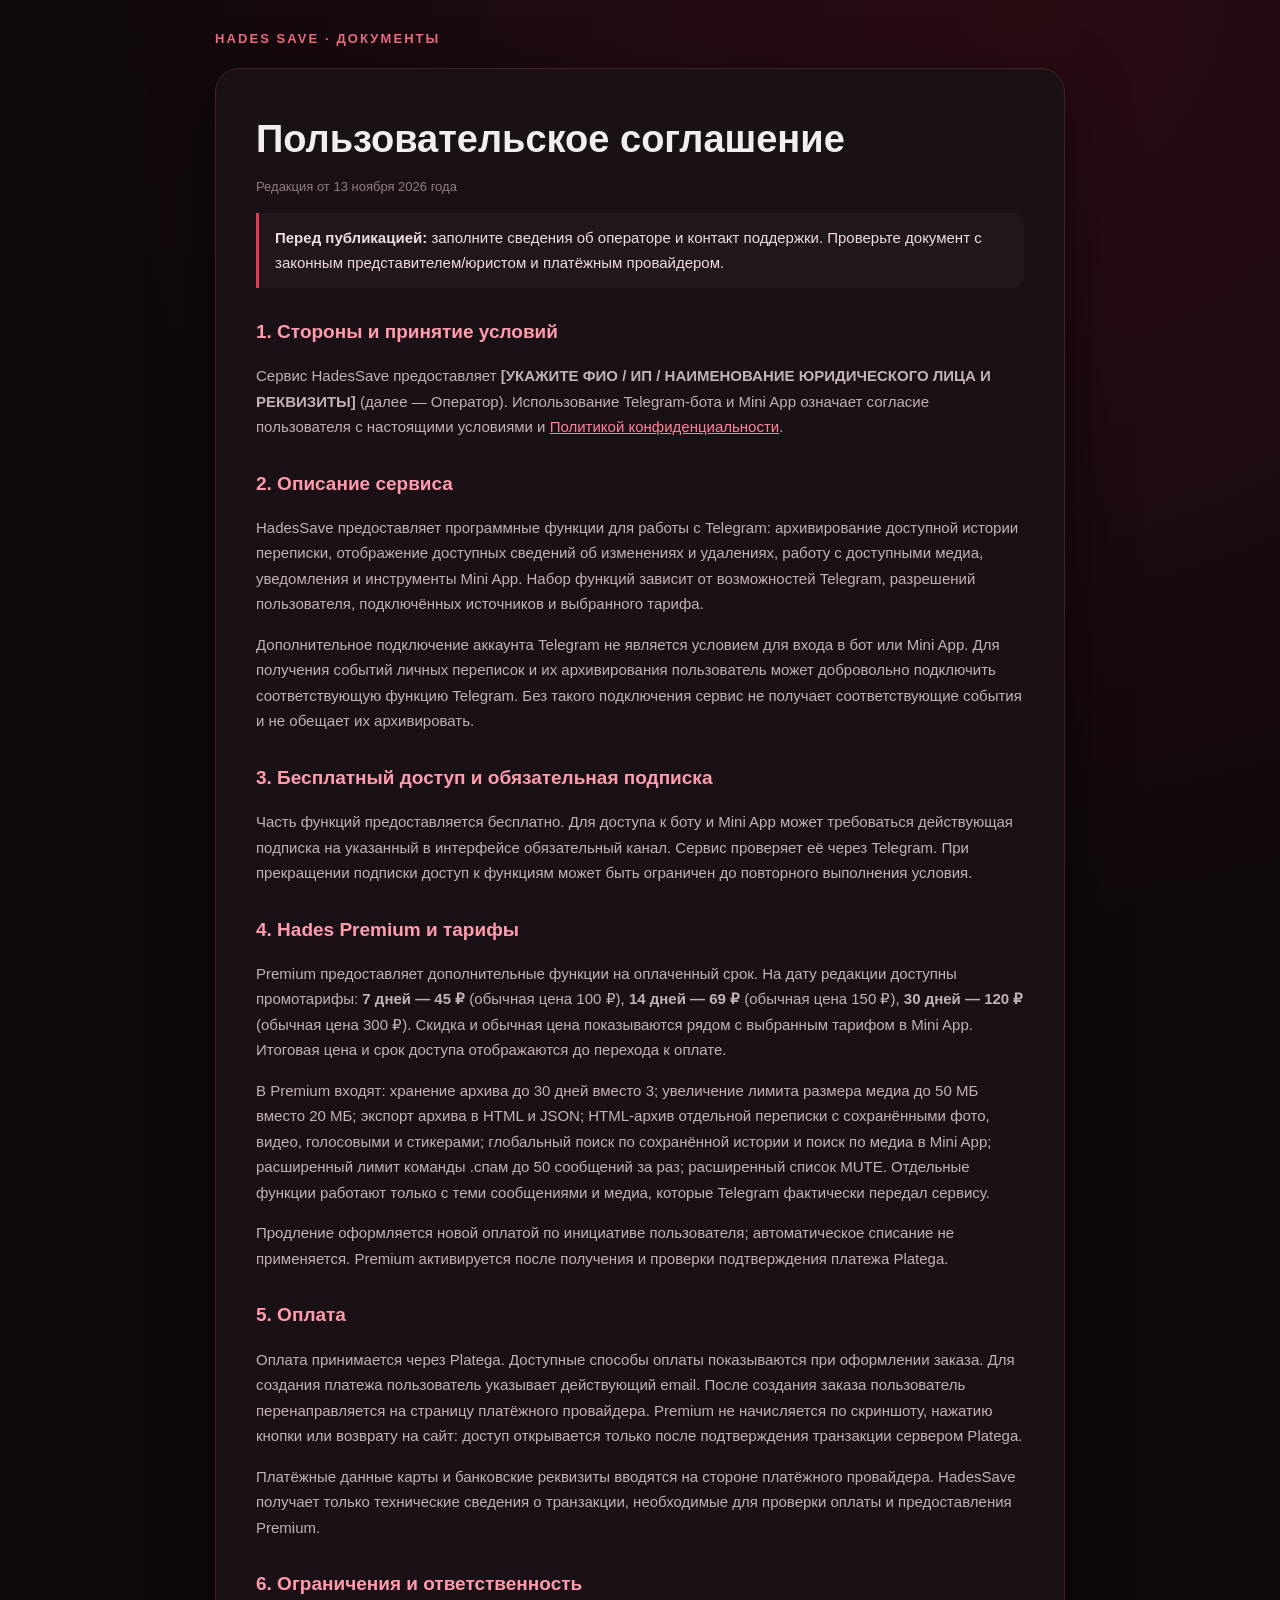
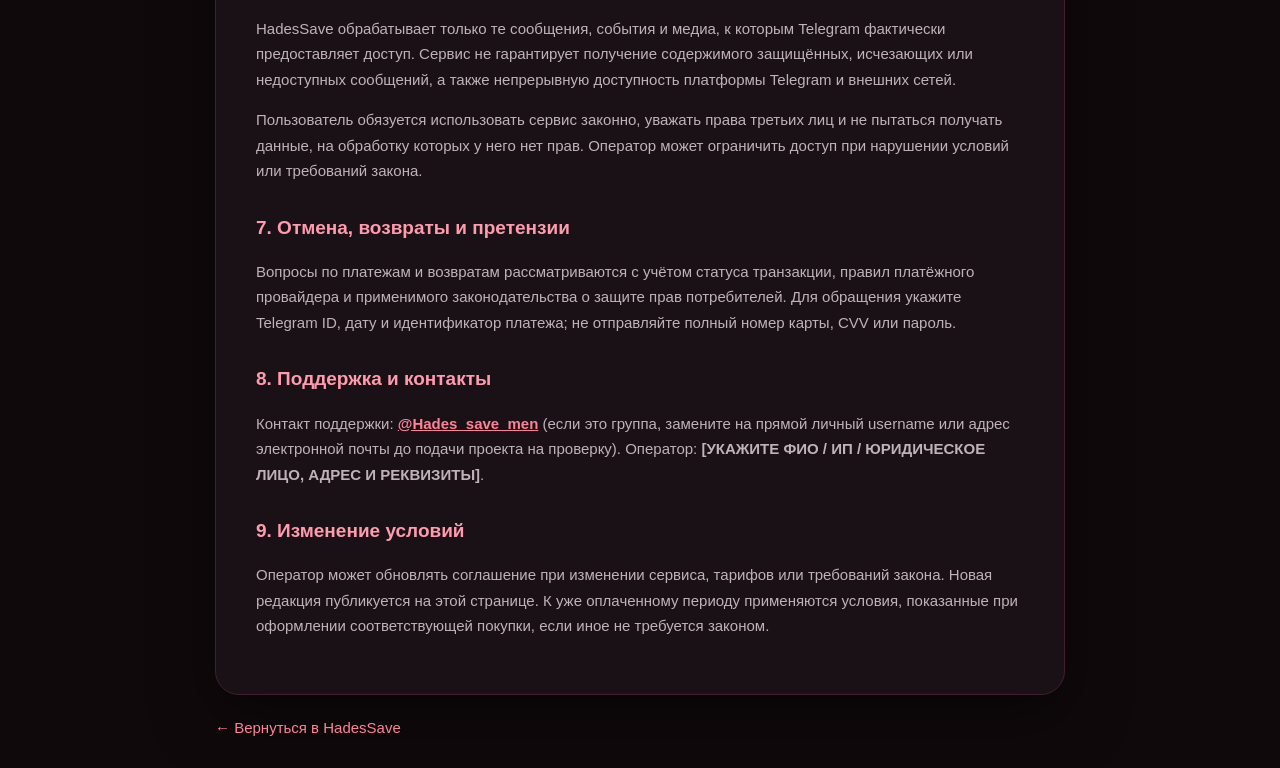
==== offer.html @ efe9286b "Create offer.html" ====
<!doctype html>
<html lang="ru">
<head>
  <meta charset="utf-8"><meta name="viewport" content="width=device-width,initial-scale=1">
  <meta name="theme-color" content="#10090c"><title>Пользовательское соглашение — HadesSave</title>
  <style>
    :root{color-scheme:dark;--bg:#10090c;--card:#1a1116;--line:#40202b;--text:#f4edf0;--muted:#c0b2b8;--accent:#e43b57}
    *{box-sizing:border-box}body{margin:0;background:radial-gradient(circle at 80% 0,rgba(180,25,55,.16),transparent 36%),var(--bg);color:var(--text);font:15px/1.7 Manrope,Arial,sans-serif;padding:28px 16px}
    main{max-width:850px;margin:0 auto}.brand{font-size:13px;letter-spacing:.16em;color:#e66b80;font-weight:800}.card{margin-top:18px;padding:clamp(20px,5vw,40px);background:var(--card);border:1px solid var(--line);border-radius:24px;box-shadow:0 20px 60px #0008}h1{font-size:clamp(26px,5vw,38px);line-height:1.2;margin:8px 0 8px}h2{font-size:19px;margin:28px 0 8px;color:#ff9bad}p,li{color:var(--muted)}a{color:#ff8298}.date{color:#8f7e86;font-size:13px}.warning{border-left:3px solid var(--accent);padding:12px 16px;background:#ffffff08;border-radius:0 12px 12px 0;color:#f0dce2}.back{display:inline-block;margin-top:20px;color:#ff8298;text-decoration:none}
  </style>
</head>
<body><main>
  <div class="brand">HADES SAVE · ДОКУМЕНТЫ</div>
  <section class="card">
    <h1>Пользовательское соглашение</h1>
    <p class="date">Редакция от 13 ноября 2026 года</p>
    <p class="warning"><b>Перед публикацией:</b> заполните сведения об операторе и контакт поддержки. Проверьте документ с законным представителем/юристом и платёжным провайдером.</p>

    <h2>1. Стороны и принятие условий</h2>
    <p>Сервис HadesSave предоставляет <b>[УКАЖИТЕ ФИО / ИП / НАИМЕНОВАНИЕ ЮРИДИЧЕСКОГО ЛИЦА И РЕКВИЗИТЫ]</b> (далее — Оператор). Использование Telegram-бота и Mini App означает согласие пользователя с настоящими условиями и <a href="privacy.html">Политикой конфиденциальности</a>.</p>

    <h2>2. Описание сервиса</h2>
    <p>HadesSave предоставляет программные функции для работы с Telegram: архивирование доступной истории переписки, отображение доступных сведений об изменениях и удалениях, работу с доступными медиа, уведомления и инструменты Mini App. Набор функций зависит от возможностей Telegram, разрешений пользователя, подключённых источников и выбранного тарифа.</p>
    <p>Дополнительное подключение аккаунта Telegram не является условием для входа в бот или Mini App. Для получения событий личных переписок и их архивирования пользователь может добровольно подключить соответствующую функцию Telegram. Без такого подключения сервис не получает соответствующие события и не обещает их архивировать.</p>

    <h2>3. Бесплатный доступ и обязательная подписка</h2>
    <p>Часть функций предоставляется бесплатно. Для доступа к боту и Mini App может требоваться действующая подписка на указанный в интерфейсе обязательный канал. Сервис проверяет её через Telegram. При прекращении подписки доступ к функциям может быть ограничен до повторного выполнения условия.</p>

    <h2>4. Hades Premium и тарифы</h2>
    <p>Premium предоставляет дополнительные функции на оплаченный срок. На дату редакции доступны промотарифы: <b>7 дней — 45 ₽</b> (обычная цена 100 ₽), <b>14 дней — 69 ₽</b> (обычная цена 150 ₽), <b>30 дней — 120 ₽</b> (обычная цена 300 ₽). Скидка и обычная цена показываются рядом с выбранным тарифом в Mini App. Итоговая цена и срок доступа отображаются до перехода к оплате.</p>
    <p>В Premium входят: хранение архива до 30 дней вместо 3; увеличение лимита размера медиа до 50 МБ вместо 20 МБ; экспорт архива в HTML и JSON; HTML-архив отдельной переписки с сохранёнными фото, видео, голосовыми и стикерами; глобальный поиск по сохранённой истории и поиск по медиа в Mini App; расширенный лимит команды .спам до 50 сообщений за раз; расширенный список MUTE. Отдельные функции работают только с теми сообщениями и медиа, которые Telegram фактически передал сервису.</p>
    <p>Продление оформляется новой оплатой по инициативе пользователя; автоматическое списание не применяется. Premium активируется после получения и проверки подтверждения платежа Platega.</p>

    <h2>5. Оплата</h2>
    <p>Оплата принимается через Platega. Доступные способы оплаты показываются при оформлении заказа. Для создания платежа пользователь указывает действующий email. После создания заказа пользователь перенаправляется на страницу платёжного провайдера. Premium не начисляется по скриншоту, нажатию кнопки или возврату на сайт: доступ открывается только после подтверждения транзакции сервером Platega.</p>
    <p>Платёжные данные карты и банковские реквизиты вводятся на стороне платёжного провайдера. HadesSave получает только технические сведения о транзакции, необходимые для проверки оплаты и предоставления Premium.</p>

    <h2>6. Ограничения и ответственность</h2>
    <p>HadesSave обрабатывает только те сообщения, события и медиа, к которым Telegram фактически предоставляет доступ. Сервис не гарантирует получение содержимого защищённых, исчезающих или недоступных сообщений, а также непрерывную доступность платформы Telegram и внешних сетей.</p>
    <p>Пользователь обязуется использовать сервис законно, уважать права третьих лиц и не пытаться получать данные, на обработку которых у него нет прав. Оператор может ограничить доступ при нарушении условий или требований закона.</p>

    <h2>7. Отмена, возвраты и претензии</h2>
    <p>Вопросы по платежам и возвратам рассматриваются с учётом статуса транзакции, правил платёжного провайдера и применимого законодательства о защите прав потребителей. Для обращения укажите Telegram ID, дату и идентификатор платежа; не отправляйте полный номер карты, CVV или пароль.</p>

    <h2>8. Поддержка и контакты</h2>
    <p>Контакт поддержки: <b><a href="https://t.me/Hades_save_men" target="_blank" rel="noopener">@Hades_save_men</a></b> (если это группа, замените на прямой личный username или адрес электронной почты до подачи проекта на проверку). Оператор: <b>[УКАЖИТЕ ФИО / ИП / ЮРИДИЧЕСКОЕ ЛИЦО, АДРЕС И РЕКВИЗИТЫ]</b>.</p>

    <h2>9. Изменение условий</h2>
    <p>Оператор может обновлять соглашение при изменении сервиса, тарифов или требований закона. Новая редакция публикуется на этой странице. К уже оплаченному периоду применяются условия, показанные при оформлении соответствующей покупки, если иное не требуется законом.</p>
  </section>
  <a class="back" href="./hadesApp/">← Вернуться в HadesSave</a>
</main></body></html>
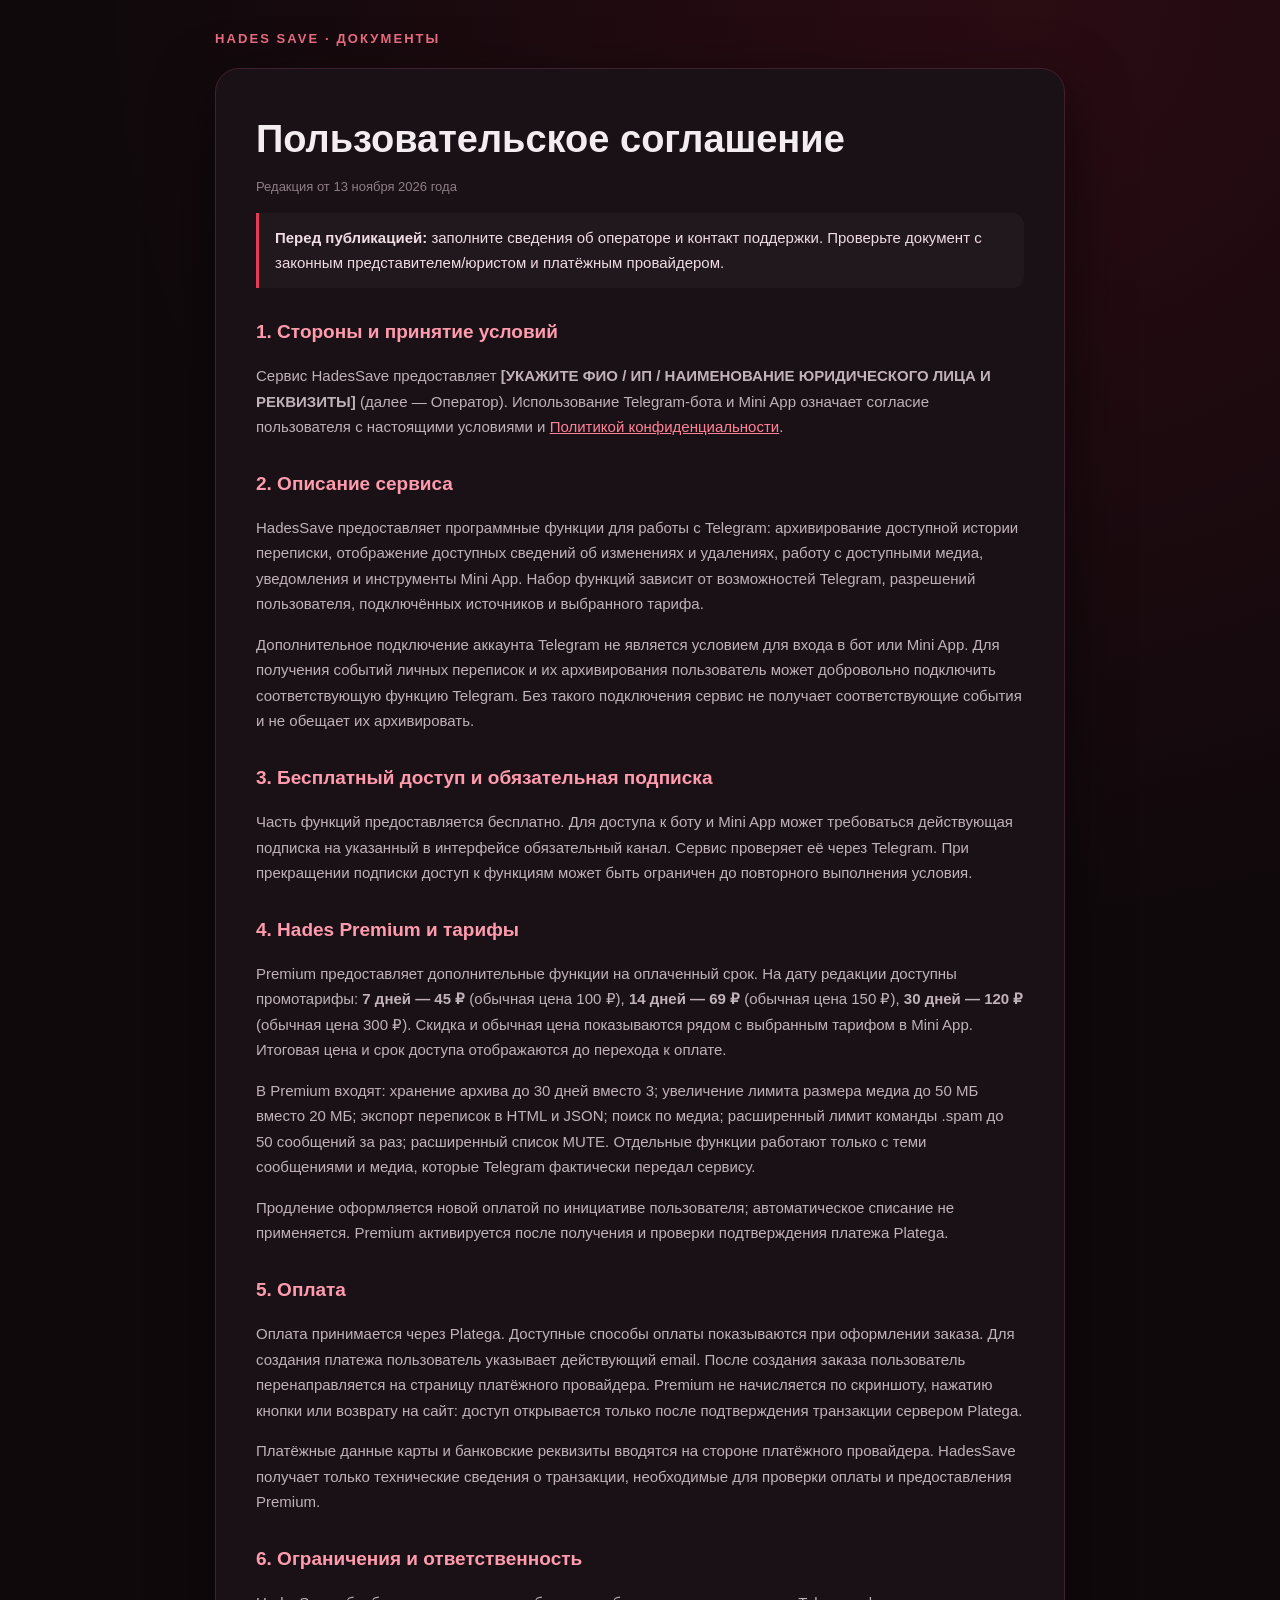
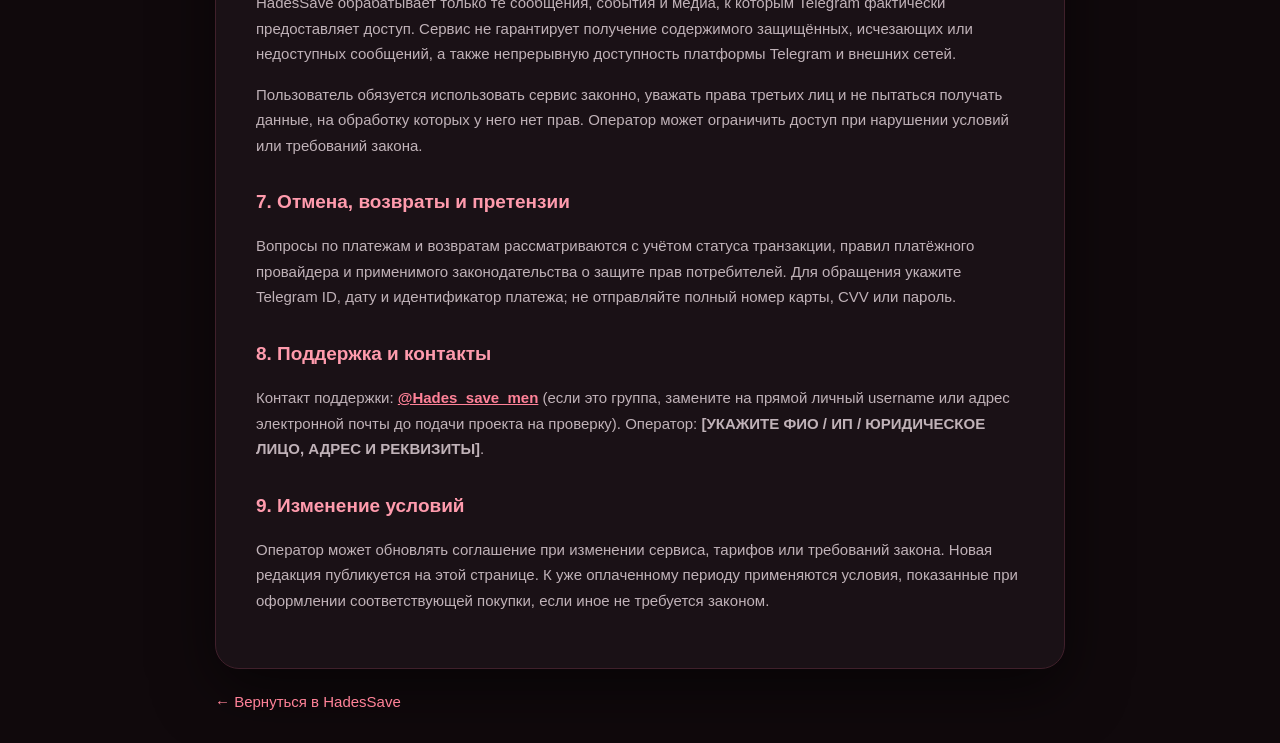
==== commit a1e57e9e: "Update offer.html" ====
--- a/offer.html
+++ b/offer.html
@@ -28,7 +28,7 @@
 
     <h2>4. Hades Premium и тарифы</h2>
     <p>Premium предоставляет дополнительные функции на оплаченный срок. На дату редакции доступны промотарифы: <b>7 дней — 45 ₽</b> (обычная цена 100 ₽), <b>14 дней — 69 ₽</b> (обычная цена 150 ₽), <b>30 дней — 120 ₽</b> (обычная цена 300 ₽). Скидка и обычная цена показываются рядом с выбранным тарифом в Mini App. Итоговая цена и срок доступа отображаются до перехода к оплате.</p>
-    <p>В Premium входят: хранение архива до 30 дней вместо 3; увеличение лимита размера медиа до 50 МБ вместо 20 МБ; экспорт архива в HTML и JSON; HTML-архив отдельной переписки с сохранёнными фото, видео, голосовыми и стикерами; глобальный поиск по сохранённой истории и поиск по медиа в Mini App; расширенный лимит команды .спам до 50 сообщений за раз; расширенный список MUTE. Отдельные функции работают только с теми сообщениями и медиа, которые Telegram фактически передал сервису.</p>
+    <p>В Premium входят: хранение архива до 30 дней вместо 3; увеличение лимита размера медиа до 50 МБ вместо 20 МБ; экспорт переписок в HTML и JSON; поиск по медиа; расширенный лимит команды .spam до 50 сообщений за раз; расширенный список MUTE. Отдельные функции работают только с теми сообщениями и медиа, которые Telegram фактически передал сервису.</p>
     <p>Продление оформляется новой оплатой по инициативе пользователя; автоматическое списание не применяется. Premium активируется после получения и проверки подтверждения платежа Platega.</p>
 
     <h2>5. Оплата</h2>
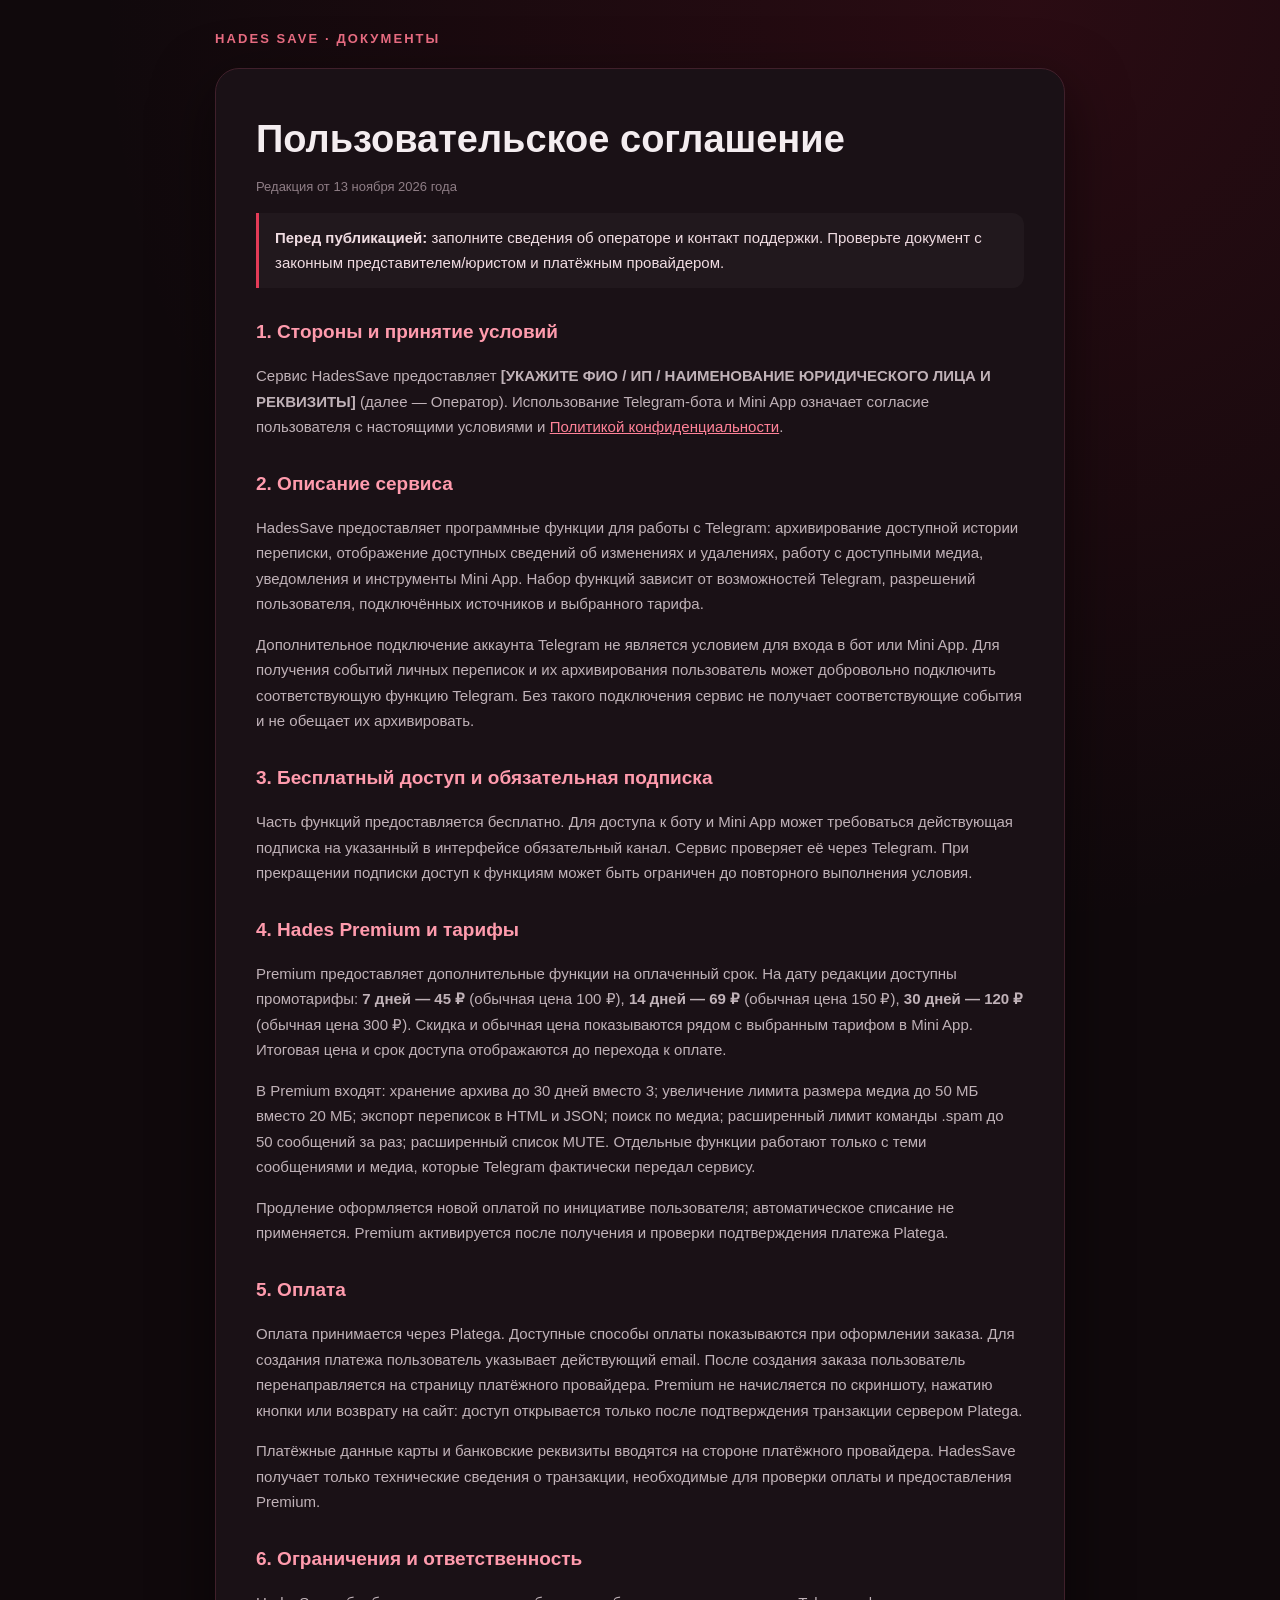
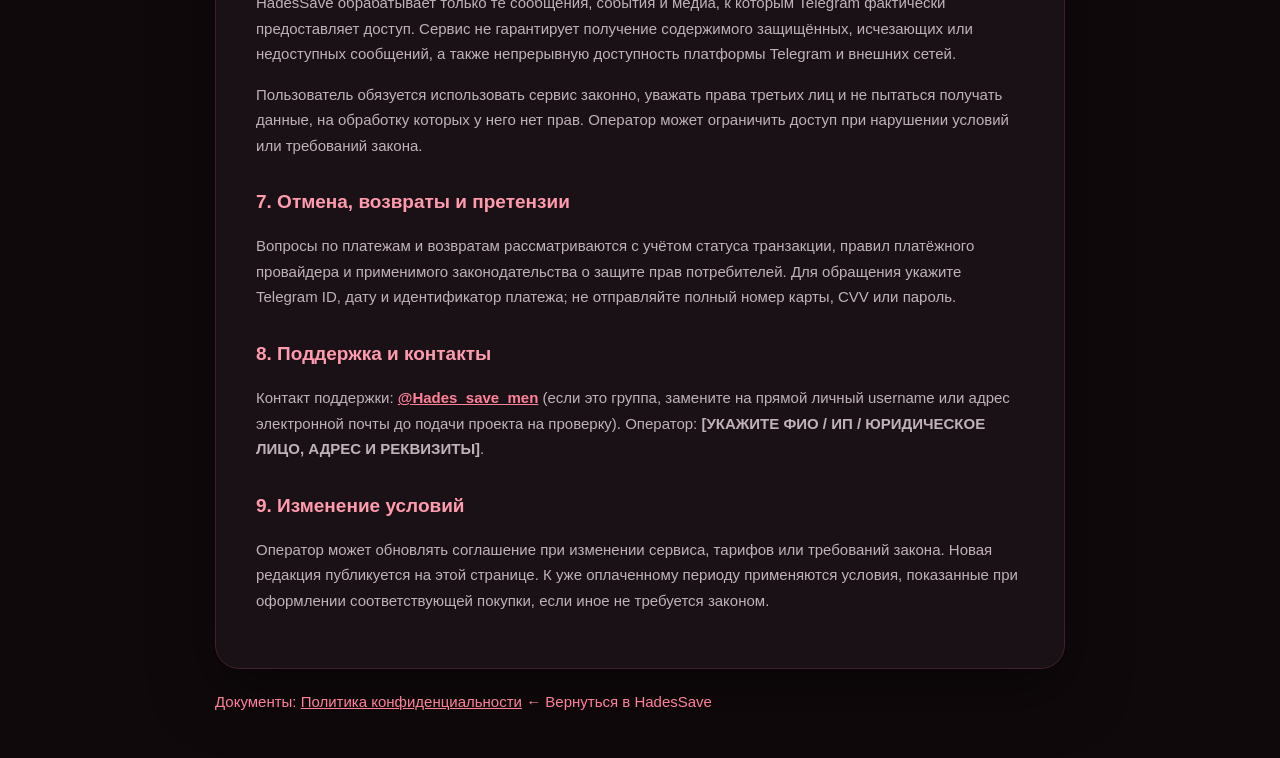
==== commit a46255c0: "Update offer.html" ====
--- a/offer.html
+++ b/offer.html
@@ -48,5 +48,6 @@
     <h2>9. Изменение условий</h2>
     <p>Оператор может обновлять соглашение при изменении сервиса, тарифов или требований закона. Новая редакция публикуется на этой странице. К уже оплаченному периоду применяются условия, показанные при оформлении соответствующей покупки, если иное не требуется законом.</p>
   </section>
-  <a class="back" href="./hadesApp/">← Вернуться в HadesSave</a>
+  <p class="back">Документы: <a href="privacy.html">Политика конфиденциальности</a></p>
+  <a class="back" href="./">← Вернуться в HadesSave</a>
 </main></body></html>
